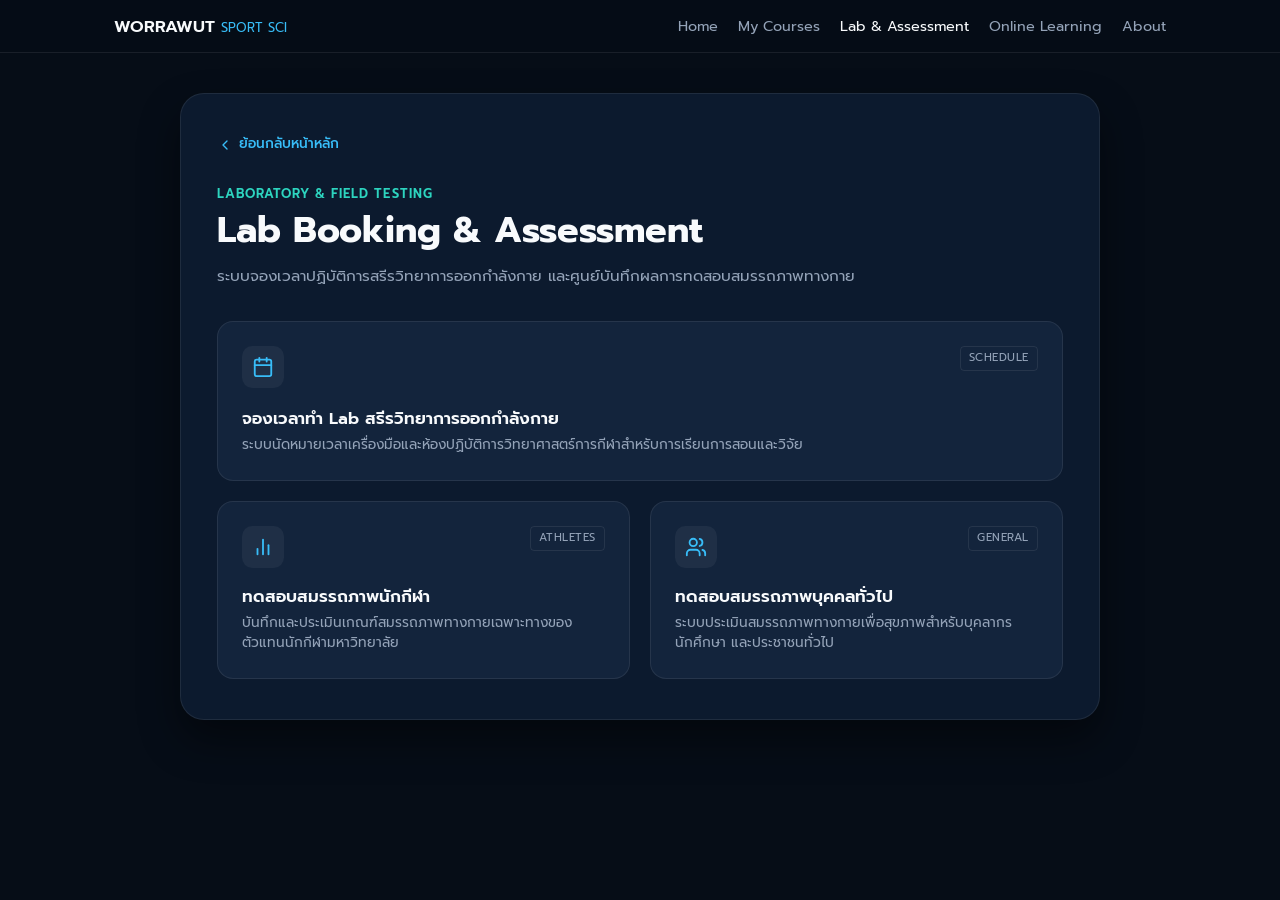
==== lab-assessment/index.html @ 829022be "Create index.html" ====
<!DOCTYPE html>
<html lang="th">
<head>
  <meta charset="UTF-8">
  <meta name="viewport" content="width=device-width, initial-scale=1.0">
  <title>Lab & Fitness Assessment | Worrawut Sport Sci</title>
  
  <link rel="preconnect" href="https://fonts.googleapis.com">
  <link rel="preconnect" href="https://fonts.gstatic.com" crossorigin>
  <link href="https://fonts.googleapis.com/css2?family=Inter:wght@400;500;600;700&family=Prompt:wght@300;400;500;600&display=swap" rel="stylesheet">

  <style>
    :root {
      --bg-base: #060d17;
      --card-bg: #0c1a2e;
      --card-inner: #13243c;
      --card-inner-hover: #1a304f;
      --accent-blue: #38bdf8;
      --accent-teal: #2dd4bf;
      --text-main: #f8fafc;
      --text-muted: #94a3b8;
      --border-subtle: rgba(255, 255, 255, 0.08);
      --font-stack: 'Prompt', 'Inter', sans-serif;
    }

    * {
      box-sizing: border-box;
      margin: 0;
      padding: 0;
    }

    body {
      background-color: var(--bg-base);
      color: var(--text-main);
      font-family: var(--font-stack);
      line-height: 1.5;
      min-height: 100vh;
      display: flex;
      flex-direction: column;
    }

    .navbar {
      width: 100%;
      background: rgba(6, 13, 23, 0.85);
      backdrop-filter: blur(12px);
      border-bottom: 1px solid var(--border-subtle);
      position: sticky;
      top: 0;
      z-index: 50;
    }

    .nav-container {
      max-width: 1100px;
      margin: 0 auto;
      padding: 0.85rem 1.5rem;
      display: flex;
      align-items: center;
      justify-content: space-between;
    }

    .brand {
      font-weight: 600;
      font-size: 1.05rem;
      color: var(--text-main);
      text-decoration: none;
    }

    .brand span {
      color: var(--accent-blue);
      font-size: 0.8rem;
      margin-left: 0.4rem;
      font-weight: 400;
    }

    .nav-links {
      display: flex;
      gap: 1.25rem;
      list-style: none;
    }

    .nav-links a {
      color: var(--text-muted);
      text-decoration: none;
      font-size: 0.9rem;
      transition: color 0.2s ease;
    }

    .nav-links a:hover,
    .nav-links a.active {
      color: var(--text-main);
    }

    main {
      flex: 1;
      padding: 2.5rem 1rem 4rem;
      display: flex;
      justify-content: center;
      align-items: flex-start;
    }

    .portal-card {
      background: var(--card-bg);
      border: 1px solid var(--border-subtle);
      border-radius: 1.5rem;
      max-width: 920px;
      width: 100%;
      padding: 2.5rem 2.25rem;
      box-shadow: 0 20px 40px rgba(0, 0, 0, 0.45);
    }

    .back-nav {
      margin-bottom: 1.5rem;
    }

    .back-link {
      display: inline-flex;
      align-items: center;
      gap: 0.4rem;
      color: var(--accent-blue);
      text-decoration: none;
      font-size: 0.85rem;
      font-weight: 500;
    }

    .back-link:hover {
      text-decoration: underline;
    }

    .section-tag {
      font-size: 0.8rem;
      font-weight: 600;
      color: var(--accent-teal);
      letter-spacing: 0.08em;
      text-transform: uppercase;
      margin-bottom: 0.4rem;
    }

    .page-title {
      font-size: clamp(1.75rem, 3.5vw, 2.25rem);
      font-weight: 700;
      line-height: 1.2;
      margin-bottom: 0.75rem;
    }

    .page-desc {
      color: var(--text-muted);
      font-size: 0.95rem;
      max-width: 650px;
      margin-bottom: 2rem;
      line-height: 1.6;
    }

    .grid-container {
      display: grid;
      grid-template-columns: repeat(2, 1fr);
      gap: 1.25rem;
    }

    .action-card {
      background: var(--card-inner);
      border: 1px solid var(--border-subtle);
      border-radius: 1rem;
      padding: 1.5rem;
      text-decoration: none;
      color: inherit;
      display: flex;
      flex-direction: column;
      justify-content: space-between;
      min-height: 160px;
      transition: all 0.2s ease;
    }

    .action-card:hover {
      background: var(--card-inner-hover);
      border-color: rgba(56, 189, 248, 0.4);
      transform: translateY(-2px);
    }

    .action-card.full-width {
      grid-column: span 2;
    }

    .card-top {
      display: flex;
      justify-content: space-between;
      align-items: flex-start;
      margin-bottom: 1rem;
    }

    .card-icon {
      width: 42px;
      height: 42px;
      border-radius: 0.65rem;
      background: rgba(255, 255, 255, 0.05);
      display: flex;
      align-items: center;
      justify-content: center;
      color: var(--accent-blue);
    }

    .badge-indicator {
      font-size: 0.7rem;
      color: var(--text-muted);
      border: 1px solid var(--border-subtle);
      padding: 0.2rem 0.5rem;
      border-radius: 4px;
      text-transform: uppercase;
      letter-spacing: 0.05em;
    }

    .card-title {
      font-size: 1.05rem;
      font-weight: 600;
      margin-bottom: 0.25rem;
    }

    .card-desc {
      font-size: 0.85rem;
      color: var(--text-muted);
      line-height: 1.5;
    }

    @media (max-width: 640px) {
      .portal-card {
        padding: 1.75rem 1.25rem;
      }
      .grid-container {
        grid-template-columns: 1fr;
      }
      .action-card.full-width {
        grid-column: span 1;
      }
      .nav-links {
        display: none;
      }
    }
  </style>
</head>
<body>

  <!-- Navigation -->
  <header class="navbar">
    <div class="nav-container">
      <a href="../index.html" class="brand">WORRAWUT<span>SPORT SCI</span></a>
      <nav>
        <ul class="nav-links">
          <li><a href="../index.html">Home</a></li>
          <li><a href="../courses/">My Courses</a></li>
          <li><a href="./" class="active">Lab & Assessment</a></li>
          <li><a href="../online-learning/">Online Learning</a></li>
          <li><a href="../about/">About</a></li>
        </ul>
      </nav>
    </div>
  </header>

  <!-- Main Content -->
  <main>
    <article class="portal-card">
      <div class="back-nav">
        <a href="../index.html" class="back-link">
          <svg width="16" height="16" viewBox="0 0 24 24" fill="none" stroke="currentColor" stroke-width="2" stroke-linecap="round" stroke-linejoin="round"><path d="m15 18-6-6 6-6"/></svg>
          ย้อนกลับหน้าหลัก
        </a>
      </div>

      <div class="section-tag">Laboratory & Field Testing</div>
      <h1 class="page-title">Lab Booking & Assessment</h1>
      <p class="page-desc">ระบบจองเวลาปฏิบัติการสรีรวิทยาการออกกำลังกาย และศูนย์บันทึกผลการทดสอบสมรรถภาพทางกาย</p>

      <section class="grid-container">
        
        <!-- Lab Booking -->
        <a id="btn-lab" target="_blank" rel="noopener noreferrer" class="action-card full-width">
          <div class="card-top">
            <div class="card-icon">
              <svg width="22" height="22" viewBox="0 0 24 24" fill="none" stroke="currentColor" stroke-width="2" stroke-linecap="round" stroke-linejoin="round"><rect width="18" height="18" x="3" y="4" rx="2" ry="2"/><line x1="16" x2="16" y1="2" y2="6"/><line x1="8" x2="8" y1="2" y2="6"/><line x1="3" x2="21" y1="10" y2="10"/></svg>
            </div>
            <span class="badge-indicator">Schedule</span>
          </div>
          <div>
            <div class="card-title">จองเวลาทำ Lab สรีรวิทยาการออกกำลังกาย</div>
            <div class="card-desc">ระบบนัดหมายเวลาเครื่องมือและห้องปฏิบัติการวิทยาศาสตร์การกีฬาสำหรับการเรียนการสอนและวิจัย</div>
          </div>
        </a>

        <!-- Athlete Fitness -->
        <a id="btn-fitness-athlete" target="_blank" rel="noopener noreferrer" class="action-card">
          <div class="card-top">
            <div class="card-icon">
              <svg width="22" height="22" viewBox="0 0 24 24" fill="none" stroke="currentColor" stroke-width="2" stroke-linecap="round" stroke-linejoin="round"><path d="M18 20V10"/><path d="M12 20V4"/><path d="M6 20v-6"/></svg>
            </div>
            <span class="badge-indicator">Athletes</span>
          </div>
          <div>
            <div class="card-title">ทดสอบสมรรถภาพนักกีฬา</div>
            <div class="card-desc">บันทึกและประเมินเกณฑ์สมรรถภาพทางกายเฉพาะทางของตัวแทนนักกีฬามหาวิทยาลัย</div>
          </div>
        </a>

        <!-- General Fitness -->
        <a id="btn-fitness-general" target="_blank" rel="noopener noreferrer" class="action-card">
          <div class="card-top">
            <div class="card-icon">
              <svg width="22" height="22" viewBox="0 0 24 24" fill="none" stroke="currentColor" stroke-width="2" stroke-linecap="round" stroke-linejoin="round"><path d="M16 21v-2a4 4 0 0 0-4-4H6a4 4 0 0 0-4 4v2"/><circle cx="9" cy="7" r="4"/><path d="M22 21v-2a4 4 0 0 0-3-3.87"/><path d="M16 3.13a4 4 0 0 1 0 7.75"/></svg>
            </div>
            <span class="badge-indicator">General</span>
          </div>
          <div>
            <div class="card-title">ทดสอบสมรรถภาพบุคคลทั่วไป</div>
            <div class="card-desc">ระบบประเมินสมรรถภาพทางกายเพื่อสุขภาพสำหรับบุคลากร นักศึกษา และประชาชนทั่วไป</div>
          </div>
        </a>

      </section>
    </article>
  </main>

  <!-- Load Config & Bind Links -->
  <script src="../assets/js/config.js"></script>
  <script>
    document.addEventListener("DOMContentLoaded", () => {
      if (typeof APP_CONFIG !== "undefined" && APP_CONFIG.webApps) {
        const bind = (id, url) => {
          const el = document.getElementById(id);
          if (el && url) el.href = url;
        };

        bind("btn-lab", APP_CONFIG.webApps.labBooking);
        bind("btn-fitness-athlete", APP_CONFIG.webApps.fitnessAthlete);
        bind("btn-fitness-general", APP_CONFIG.webApps.fitnessGeneral);
      }
    });
  </script>
</body>
</html>
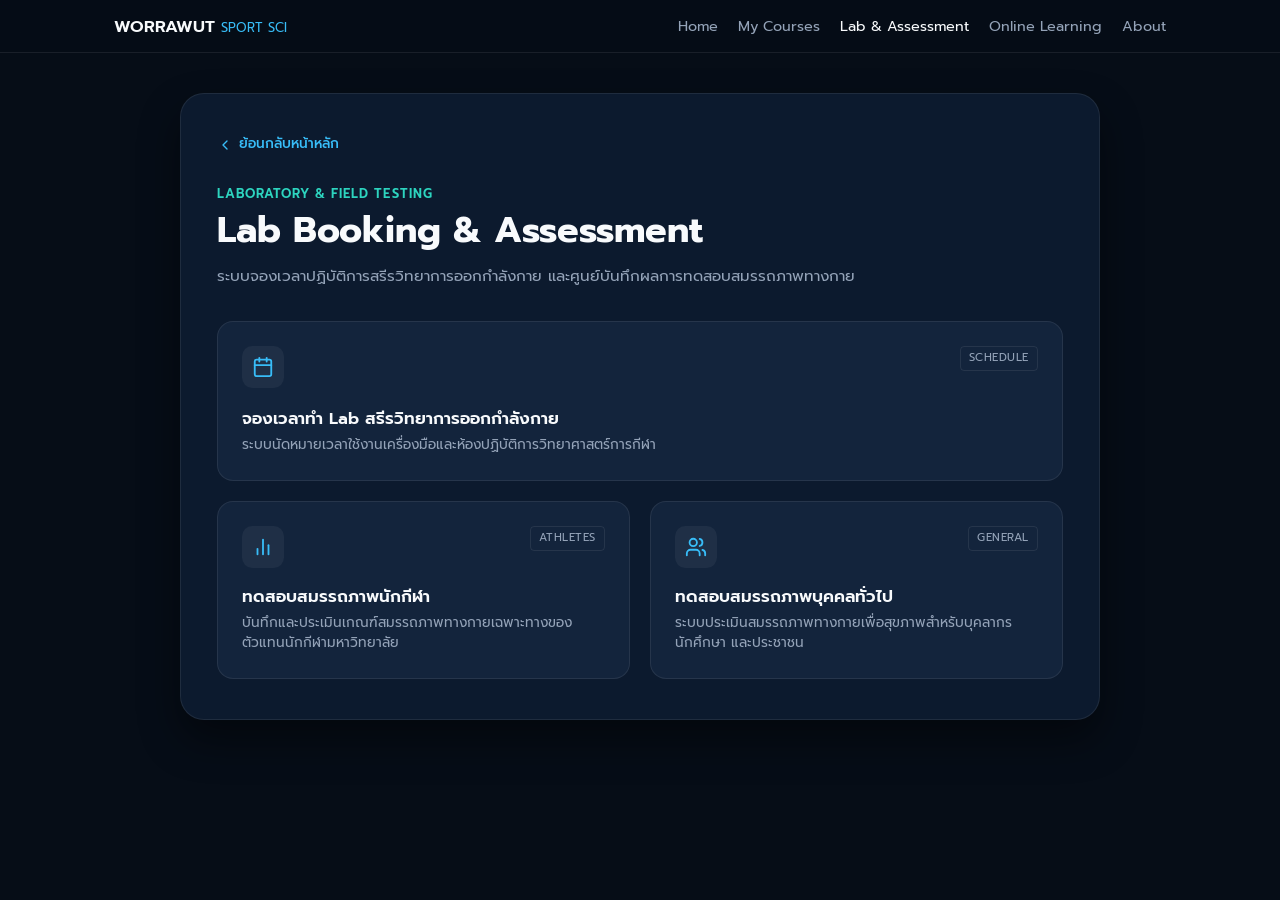
==== commit e66d5029: "Update index.html" ====
--- a/lab-assessment/index.html
+++ b/lab-assessment/index.html
@@ -3,7 +3,7 @@
 <head>
   <meta charset="UTF-8">
   <meta name="viewport" content="width=device-width, initial-scale=1.0">
-  <title>Lab & Fitness Assessment | Worrawut Sport Sci</title>
+  <title>Lab & Assessment | Worrawut Sport Sci</title>
   
   <link rel="preconnect" href="https://fonts.googleapis.com">
   <link rel="preconnect" href="https://fonts.gstatic.com" crossorigin>
@@ -280,7 +280,7 @@
           </div>
           <div>
             <div class="card-title">จองเวลาทำ Lab สรีรวิทยาการออกกำลังกาย</div>
-            <div class="card-desc">ระบบนัดหมายเวลาเครื่องมือและห้องปฏิบัติการวิทยาศาสตร์การกีฬาสำหรับการเรียนการสอนและวิจัย</div>
+            <div class="card-desc">ระบบนัดหมายเวลาใช้งานเครื่องมือและห้องปฏิบัติการวิทยาศาสตร์การกีฬา</div>
           </div>
         </a>
 
@@ -308,7 +308,7 @@
           </div>
           <div>
             <div class="card-title">ทดสอบสมรรถภาพบุคคลทั่วไป</div>
-            <div class="card-desc">ระบบประเมินสมรรถภาพทางกายเพื่อสุขภาพสำหรับบุคลากร นักศึกษา และประชาชนทั่วไป</div>
+            <div class="card-desc">ระบบประเมินสมรรถภาพทางกายเพื่อสุขภาพสำหรับบุคลากร นักศึกษา และประชาชน</div>
           </div>
         </a>
 
